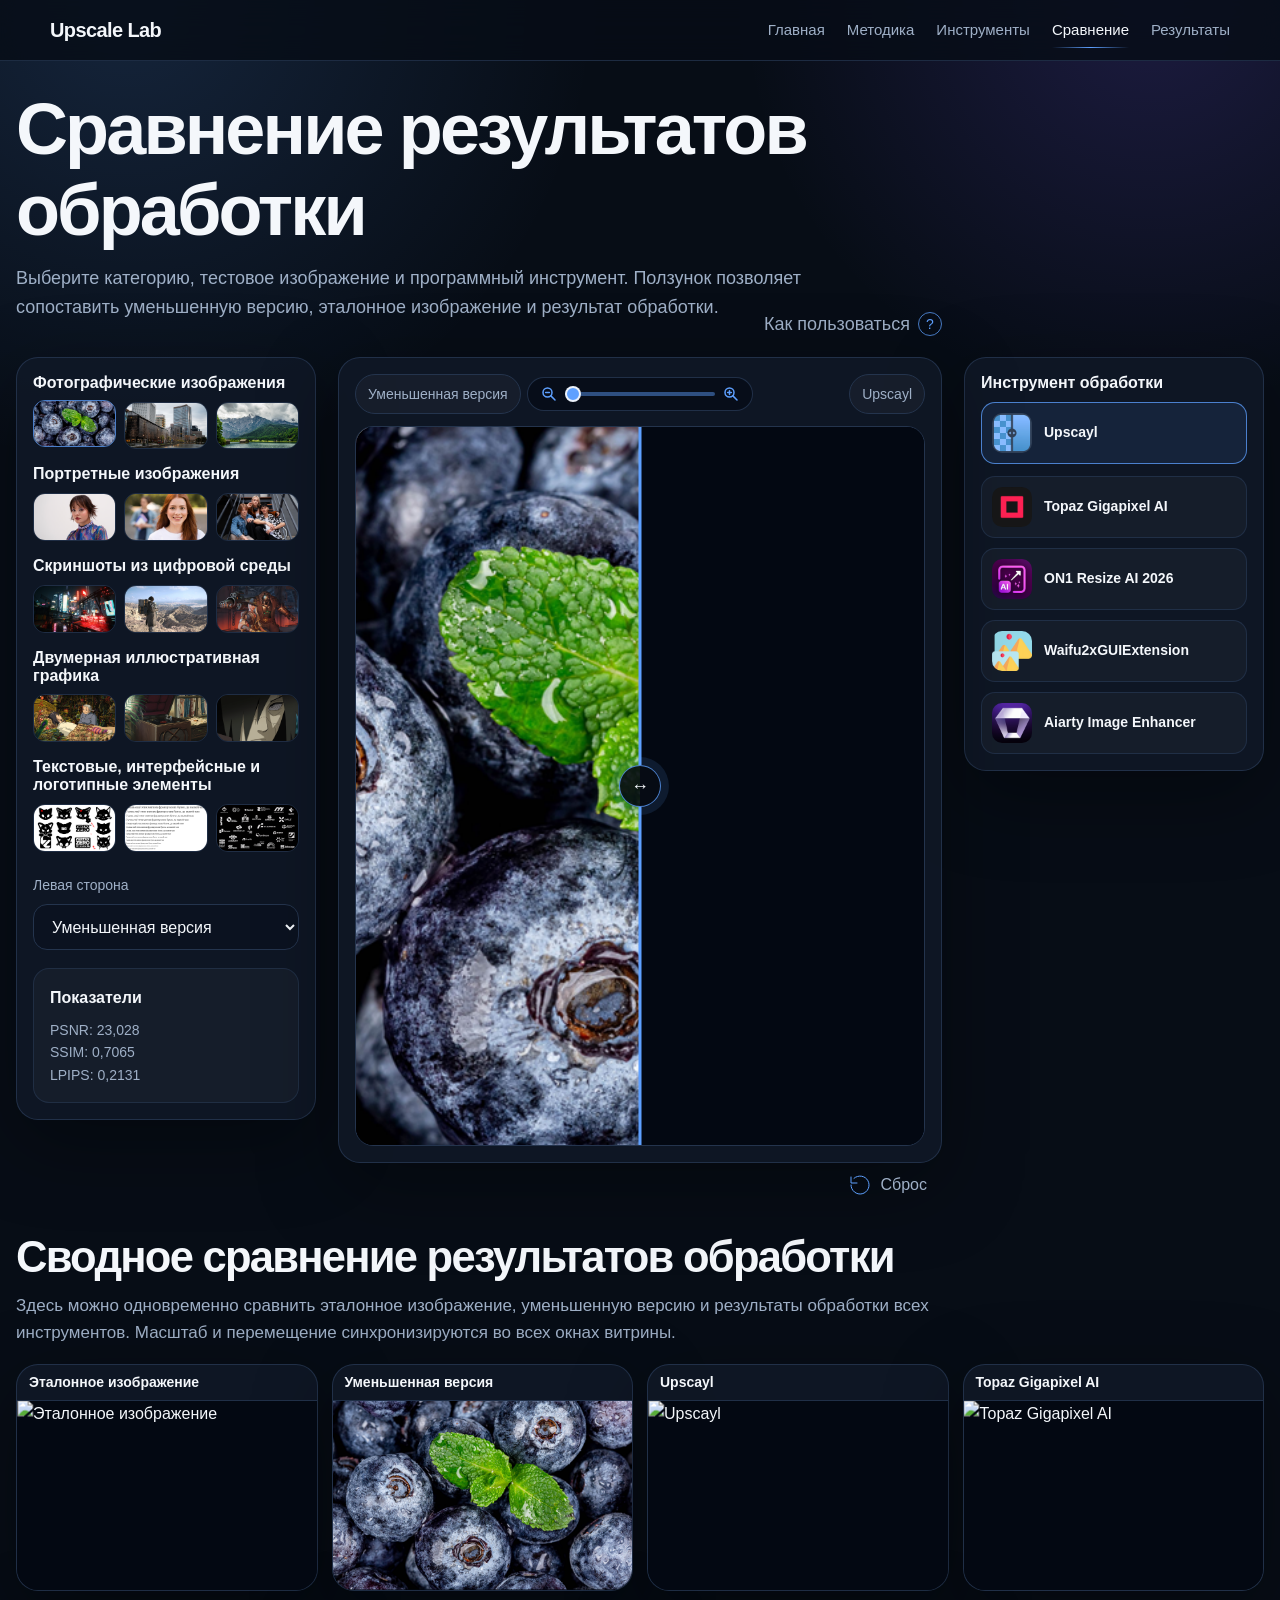
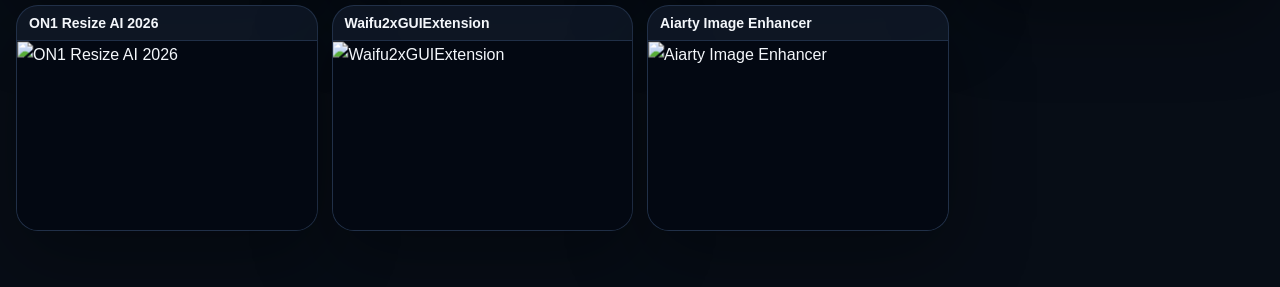
==== compare.html @ bac107ca "Initial site version" ====
<!DOCTYPE html>
<html lang="ru">
<head>
  <meta charset="UTF-8">
  <meta name="viewport" content="width=device-width, initial-scale=1.0">
  <title>Upscale Lab - Сравнение</title>
  <link rel="stylesheet" href="css/style.css">
</head>
<body>
<header class="site-header">
  <div class="container header-inner">
    <a href="index.html" class="logo">Upscale Lab</a>
    <nav class="nav">
      <a href="index.html">Главная</a>
      <a href="methodology.html">Методика</a>
      <a href="tools.html">Инструменты</a>
      <a href="compare.html" class="active">Сравнение</a>
      <a href="results.html">Результаты</a>
    </nav>
  </div>
</header>

<main class="page">
  <section class="container compare-container">
    <div class="page-title">
      <h1>Сравнение результатов обработки</h1>
      <p>
        Выберите категорию, тестовое изображение и программный инструмент. Ползунок позволяет
        сопоставить уменьшенную версию, эталонное изображение и результат обработки.
      </p>
    </div>

    <div class="compare-topbar">
      <div class="help-tooltip" tabindex="0">
        <span>Как пользоваться</span>
        <span class="help-icon">?</span>
        <div class="help-bubble">
          Перемещайте вертикальный ползунок внутри изображения. Левая часть показывает выбранный
          исходный вариант или инструмент, правая - результат обработки выбранным инструментом.
          Слайдер над изображением изменяет масштаб для детального сравнения.
        </div>
      </div>
    </div>

    <div class="compare-layout">
      <aside class="compare-panel">
        <div class="image-browser" id="imageBrowser"></div>

        <label for="leftSelect">Левая сторона</label>
        <select id="leftSelect">
          <option value="low">Уменьшенная версия</option>
          <option value="original">Эталонное изображение</option>
          <option value="tool">Инструмент</option>
        </select>

        <div class="left-tool-picker" id="leftToolPicker" hidden>
          <div class="tool-browser" id="leftToolBrowser"></div>
        </div>

        <div class="info-box small">
          <span>Показатели</span>
          <p id="metricsText">Выберите изображение и инструмент.</p>
        </div>
      </aside>

      <section class="compare-stage">
        <div class="compare-header">
          <span id="leftLabel">Уменьшенная версия</span>
          <label class="zoom-control" aria-label="Масштаб изображения">
            <svg class="zoom-icon" viewBox="0 0 24 24" aria-hidden="true">
              <circle cx="10" cy="10" r="6"></circle>
              <path d="M14.5 14.5 20 20"></path>
              <path d="M7.5 10h5"></path>
            </svg>
            <input id="zoomRange" type="range" min="1" max="10" step="0.1" value="1">
            <svg class="zoom-icon" viewBox="0 0 24 24" aria-hidden="true">
              <circle cx="10" cy="10" r="6"></circle>
              <path d="M14.5 14.5 20 20"></path>
              <path d="M10 7.5v5"></path>
              <path d="M7.5 10h5"></path>
            </svg>
          </label>
          <span id="rightLabel">Результат обработки</span>
        </div>

        <div class="image-compare" id="imageCompare">
          <img id="rightImage" class="compare-img" src="" alt="Результат обработки">
          <div class="compare-left" id="compareLeft">
            <img id="leftImage" class="compare-img" src="" alt="Исходный вариант">
          </div>
          <div class="compare-handle" id="compareHandle">
            <span></span>
          </div>
        </div>

        <div class="compare-actions">
          <button class="reset-button" id="resetCompare" type="button">
            <svg viewBox="0 0 24 24" aria-hidden="true">
              <path d="M3 12a9 9 0 1 0 3-6.7"></path>
              <path d="M3 4v6h6"></path>
            </svg>
            <span>Сброс</span>
          </button>
        </div>

      </section>

      <aside class="compare-panel tool-panel">
        <div class="tool-browser" id="toolBrowser"></div>
      </aside>
    </div>

    <section class="overview-section" aria-labelledby="overviewTitle">
      <div class="overview-heading">
        <h2 id="overviewTitle">Сводное сравнение результатов обработки</h2>
        <p>
          Здесь можно одновременно сравнить эталонное изображение, уменьшенную версию и результаты
          обработки всех инструментов. Масштаб и перемещение синхронизируются во всех окнах витрины.
        </p>
      </div>

      <div class="overview-grid" id="overviewGrid"></div>
    </section>
  </section>
</main>

<script src="js/data.js"></script>
<script src="js/metrics.js"></script>
<script src="js/compare.js"></script>
</body>
</html>
---- css/style.css ----
﻿:root {
  --bg: #070d16;
  --bg-2: #0c1422;
  --panel: #101928;
  --panel-2: #131f31;
  --border: #24344d;
  --text: #f4f7fb;
  --muted: #9fb0c7;
  --muted-2: #6f819b;
  --accent: #5ea0ff;
  --accent-2: #7c5cff;
  --danger: #ff6b6b;
  --radius: 22px;
  --shadow: 0 24px 80px rgba(0, 0, 0, 0.35);
}

* {
  box-sizing: border-box;
}

html {
  scroll-behavior: smooth;
  min-height: 100%;
  background: var(--bg);
  overflow-y: scroll;
}

body {
  margin: 0;
  min-height: 100vh;
  font-family: Inter, Arial, sans-serif;
  background:
    radial-gradient(circle at 10% 0%, rgba(94, 160, 255, 0.16), transparent 32%) no-repeat,
    radial-gradient(circle at 90% 0%, rgba(124, 92, 255, 0.18), transparent 28%) no-repeat,
    var(--bg);
  background-attachment: fixed;
  color: var(--text);
  line-height: 1.6;
}

a {
  color: inherit;
  text-decoration: none;
}

button,
select,
input {
  font: inherit;
}

button:focus-visible,
select:focus-visible,
input:focus-visible,
a:focus-visible {
  outline: 2px solid rgba(94, 160, 255, 0.75);
  outline-offset: 3px;
}

p {
  margin: 0;
  color: var(--muted);
}

.container {
  width: min(1180px, calc(100% - 40px));
  margin: 0 auto;
}

.narrow {
  width: min(880px, calc(100% - 40px));
}

.site-header {
  position: sticky;
  top: 0;
  z-index: 50;
  background: rgba(7, 13, 22, 0.82);
  backdrop-filter: blur(18px);
  border-bottom: 1px solid rgba(36, 52, 77, 0.8);
}

.header-inner {
  height: 60px;
  display: flex;
  align-items: center;
  justify-content: space-between;
}

.logo {
  font-weight: 800;
  letter-spacing: -0.03em;
  font-size: 20px;
}

.nav {
  display: flex;
  gap: 22px;
  align-items: center;
  color: var(--muted);
  font-size: 15px;
}

.nav a {
  position: relative;
  padding: 8px 0;
  transition: color 0.2s ease;
}

.nav a:hover,
.nav a.active {
  color: var(--text);
}

.nav a::after {
  content: "";
  position: absolute;
  left: 0;
  right: 0;
  bottom: 2px;
  height: 1px;
  background: linear-gradient(90deg, transparent, var(--accent), transparent);
  opacity: 0;
  transform: scaleX(0.45);
  transition: opacity 0.2s ease, transform 0.2s ease;
}

.nav a:hover::after,
.nav a.active::after {
  opacity: 1;
  transform: scaleX(1);
}

.hero {
  padding: 42px 0 40px;
}

.hero-grid {
  display: grid;
  grid-template-columns: 1.1fr 0.9fr;
  gap: 34px;
  align-items: center;
}

.eyebrow {
  display: inline-block;
  margin-bottom: 14px;
  color: var(--accent);
  font-size: 14px;
  font-weight: 700;
  letter-spacing: 0.04em;
}

h1,
h2,
h3 {
  margin: 0;
  line-height: 1.12;
  letter-spacing: -0.04em;
}

h1 {
  font-size: clamp(40px, 6vw, 72px);
  max-width: 880px;
}

h2 {
  font-size: clamp(26px, 3vw, 38px);
}

h3 {
  font-size: 21px;
}

.hero-content p {
  margin-top: 22px;
  max-width: 760px;
  font-size: 18px;
}

.hero-actions {
  display: flex;
  gap: 14px;
  margin-top: 34px;
}

.btn {
  display: inline-flex;
  align-items: center;
  justify-content: center;
  min-height: 48px;
  padding: 0 22px;
  border-radius: 14px;
  border: 1px solid var(--border);
  font-weight: 700;
  transition: transform 0.2s ease, border-color 0.2s ease, background 0.2s ease;
}

.btn:hover {
  transform: translateY(-2px);
  border-color: var(--accent);
}

.btn.primary {
  background: linear-gradient(135deg, rgba(94, 160, 255, 0.34), rgba(124, 92, 255, 0.24));
  border-color: rgba(94, 160, 255, 0.55);
}

.btn.secondary {
  background: rgba(16, 25, 40, 0.8);
}

.hero-card,
.card,
.content-card,
.compare-panel,
.compare-stage,
.tool-card {
  background: rgba(16, 25, 40, 0.82);
  border: 1px solid rgba(36, 52, 77, 0.9);
  border-radius: var(--radius);
  box-shadow: var(--shadow);
}

.hero-card {
  padding: 26px;
}

.pipeline {
  display: grid;
  gap: 14px;
  margin-top: 22px;
}

.pipeline-item {
  display: flex;
  align-items: center;
  gap: 14px;
  padding: 16px;
  background: rgba(255, 255, 255, 0.03);
  border: 1px solid rgba(36, 52, 77, 0.7);
  border-radius: 18px;
}

.pipeline-item span {
  width: 34px;
  height: 34px;
  display: grid;
  place-items: center;
  border-radius: 50%;
  background: rgba(94, 160, 255, 0.16);
  color: var(--accent);
  font-weight: 800;
}

.pipeline-arrow {
  color: var(--muted-2);
  padding-left: 24px;
  line-height: 1;
}

.section {
  padding: 46px 0;
}

.section.compact {
  padding: 30px 0;
}

.section-heading {
  margin-bottom: 22px;
}

.section-heading h2 {
  margin-top: 0;
}

.metric-note {
  max-width: 980px;
  margin-top: 10px;
  color: var(--muted);
  font-size: 15px;
  line-height: 1.55;
}

.cards {
  display: grid;
  gap: 18px;
}

.cards.three {
  grid-template-columns: repeat(3, 1fr);
}

.card {
  display: block;
  padding: 24px;
  transition: transform 0.2s ease, border-color 0.2s ease, background 0.2s ease;
}

a.card:hover,
a.card:focus-visible {
  transform: translateY(-3px);
  border-color: rgba(94, 160, 255, 0.55);
  background: rgba(19, 31, 49, 0.9);
}

.card h3 {
  margin-bottom: 12px;
}

.card.highlight {
  border-color: rgba(94, 160, 255, 0.35);
}

.page {
  padding: 28px 0 56px;
}

.page-title {
  margin-bottom: 5px;
}

.page-title p {
  margin-top: 18px;
  max-width: 860px;
  font-size: 18px;
}

.help-tooltip {
  position: relative;
  display: inline-flex;
  align-items: center;
  gap: 8px;
  color: var(--muted);
  font-size: 18px;
  font-weight: 500;
}

.help-icon {
  width: 24px;
  height: 24px;
  display: inline-grid;
  place-items: center;
  border: 1px solid rgba(94, 160, 255, 0.75);
  border-radius: 50%;
  color: var(--accent);
  font-size: 14px;
  line-height: 1;
}

.help-bubble {
  position: absolute;
  left: 50%;
  bottom: calc(100% + 12px);
  z-index: 20;
  width: min(420px, calc(100vw - 48px));
  padding: 14px 16px;
  color: var(--muted);
  background: rgba(16, 25, 40, 0.96);
  border: 1px solid rgba(36, 52, 77, 0.9);
  border-radius: 16px;
  box-shadow: var(--shadow);
  font-weight: 500;
  line-height: 1.55;
  opacity: 0;
  pointer-events: none;
  transform: translate(-50%, 8px);
  transition: opacity 0.2s ease, transform 0.2s ease;
}

.help-bubble::after {
  content: "";
  position: absolute;
  left: 50%;
  top: 100%;
  width: 12px;
  height: 12px;
  background: rgba(16, 25, 40, 0.96);
  border-right: 1px solid rgba(36, 52, 77, 0.9);
  border-bottom: 1px solid rgba(36, 52, 77, 0.9);
  transform: translate(-50%, -6px) rotate(45deg);
}

.help-tooltip:hover .help-bubble,
.help-tooltip:focus-within .help-bubble {
  opacity: 1;
  transform: translate(-50%, 0);
}

.method-grid {
  display: grid;
  grid-template-columns: repeat(2, 1fr);
  gap: 18px;
  margin-top: 18px;
}

.category-list {
  display: grid;
  gap: 14px;
}

.category-item {
  padding: 20px 22px;
  background: rgba(16, 25, 40, 0.78);
  border: 1px solid var(--border);
  border-radius: 18px;
}

.category-item h3 {
  margin-bottom: 8px;
}

.tools-container {
  width: min(1440px, calc(100% - 40px));
}

.tool-list {
  display: grid;
  gap: 22px;
}

.tool-entry {
  display: grid;
  grid-template-columns: 160px minmax(0, 1fr);
  gap: 24px;
  align-items: center;
}

.tool-logo {
  display: grid;
  place-items: center;
  width: 136px;
  height: 136px;
  justify-self: center;
  border: 1px solid rgba(36, 52, 77, 0.9);
  border-radius: 30px;
  background: rgba(16, 25, 40, 0.6);
  box-shadow: var(--shadow);
  transition: transform 0.2s ease, border-color 0.2s ease, background 0.2s ease;
}

.tool-logo:hover,
.tool-logo:focus-visible {
  transform: translateY(-3px);
  border-color: rgba(94, 160, 255, 0.65);
  background: rgba(19, 31, 49, 0.9);
}

.tool-logo img {
  width: 120px;
  height: 120px;
  display: block;
}

.tool-card {
  display: grid;
  grid-template-columns: minmax(0, 1fr) minmax(360px, 0.9fr);
  gap: 32px;
  padding: 30px;
}

.tool-card p {
  margin-top: 12px;
}

.tool-link {
  display: inline-flex;
  align-items: center;
  margin-top: 16px;
  color: var(--accent);
  font-weight: 700;
  border-bottom: 1px solid rgba(94, 160, 255, 0.45);
  transition: color 0.2s ease, border-color 0.2s ease;
}

.tool-link:hover,
.tool-link:focus-visible {
  color: var(--text);
  border-color: var(--text);
}

.tool-card ul {
  margin: 0;
  padding-left: 20px;
  color: var(--muted);
}

.tool-card li + li {
  margin-top: 8px;
}

.tool-label {
  display: inline-flex;
  margin-bottom: 12px;
  color: var(--accent);
  font-size: 14px;
  font-weight: 700;
}

.compare-container {
  width: min(1920px, calc(100% - 32px));
}

.compare-container .page-title {
  margin-bottom: -5px;
}

.compare-container .page-title h1 {
  max-width: 880px;
}

.compare-container .page-title p {
  margin-top: 14px;
}

.compare-topbar {
  display: grid;
  grid-template-columns: 300px minmax(0, 1fr) 300px;
  gap: 22px;
  align-items: center;
  margin: -12px 0 18px;
}

.compare-topbar .help-tooltip {
  grid-column: 2;
  justify-self: end;
}

.compare-layout {
  display: grid;
  grid-template-columns: 300px minmax(0, 1fr) 300px;
  gap: 22px;
  align-items: start;
}

.compare-panel {
  padding: 16px;
}

.image-browser {
  display: grid;
  gap: 16px;
  margin-bottom: 22px;
}

.image-group h3 {
  margin: 0 0 10px;
  color: var(--text);
  font-size: 16px;
  letter-spacing: 0;
}

.image-thumb-grid {
  display: grid;
  grid-template-columns: repeat(3, minmax(0, 1fr));
  gap: 8px;
}

.image-thumb {
  display: block;
  padding: 0;
  color: var(--muted);
  background: transparent;
  border: 1px solid rgba(36, 52, 77, 0.8);
  border-radius: 12px;
  cursor: pointer;
  text-align: left;
  transition: transform 0.2s ease, border-color 0.2s ease, background 0.2s ease;
}

.image-thumb:hover,
.image-thumb:focus-visible,
.image-thumb.active {
  transform: translateY(-2px);
  border-color: rgba(94, 160, 255, 0.75);
  background: transparent;
}

.image-thumb img {
  width: 100%;
  aspect-ratio: 16 / 9;
  object-fit: cover;
  border-radius: 11px;
  background: #030812;
  display: block;
}

.compare-panel label {
  display: block;
  margin: 16px 0 8px;
  color: var(--muted);
  font-size: 14px;
}

.compare-panel label:first-child {
  margin-top: 0;
}

select {
  width: 100%;
  min-height: 46px;
  padding: 0 14px;
  color: var(--text);
  background: #0b1220;
  border: 1px solid var(--border);
  border-radius: 14px;
  outline: none;
}

select:focus {
  border-color: var(--accent);
}

.info-box {
  margin-top: 18px;
  padding: 16px;
  background: rgba(255, 255, 255, 0.03);
  border: 1px solid rgba(36, 52, 77, 0.75);
  border-radius: 16px;
}

.info-box span {
  display: block;
  margin-bottom: 8px;
  color: var(--text);
  font-weight: 700;
}

.info-box.small p {
  font-size: 14px;
  white-space: pre-line;
}

.left-tool-picker {
  margin-top: 18px;
}

[hidden] {
  display: none !important;
}

.tool-panel {
  grid-column: 3;
  grid-row: 1;
  display: grid;
  gap: 14px;
}

.tool-browser h3 {
  margin: 0 0 12px;
  color: var(--text);
  font-size: 16px;
  letter-spacing: 0;
}

.tool-choice-list {
  display: grid;
  gap: 10px;
}

.tool-choice {
  display: grid;
  grid-template-columns: 40px minmax(0, 1fr);
  gap: 12px;
  align-items: center;
  width: 100%;
  min-height: 62px;
  padding: 10px;
  color: var(--text);
  text-align: left;
  background: rgba(255, 255, 255, 0.03);
  border: 1px solid rgba(36, 52, 77, 0.8);
  border-radius: 14px;
  cursor: pointer;
  transition: transform 0.2s ease, border-color 0.2s ease, background 0.2s ease;
}

.tool-choice:hover,
.tool-choice:focus-visible,
.tool-choice.active {
  transform: translateY(-2px);
  border-color: rgba(94, 160, 255, 0.75);
  background: rgba(94, 160, 255, 0.1);
}

.tool-choice img {
  width: 40px;
  height: 40px;
  object-fit: contain;
  border-radius: 10px;
}

.tool-choice span {
  font: inherit;
  font-size: 14px;
  font-weight: 600;
  line-height: 1.25;
  overflow-wrap: anywhere;
}

.compare-stage {
  grid-column: 2;
  position: relative;
  padding: 16px;
}

.compare-header {
  position: relative;
  display: flex;
  align-items: center;
  justify-content: space-between;
  gap: 12px;
  margin-bottom: 12px;
  color: var(--muted);
  font-size: 14px;
}

.compare-header span {
  width: fit-content;
  padding: 8px 12px;
  border: 1px solid var(--border);
  border-radius: 999px;
  background: rgba(255, 255, 255, 0.03);
  overflow-wrap: anywhere;
}

.compare-header span:last-child {
  justify-self: end;
}

.zoom-control {
  position: absolute;
  left: 50%;
  display: grid;
  grid-template-columns: 18px minmax(0, 1fr) 18px;
  align-items: center;
  column-gap: 7px;
  width: 226px;
  height: 34px;
  padding: 0 12px;
  border: 1px solid rgba(36, 52, 77, 0.9);
  border-radius: 999px;
  background: rgba(3, 8, 18, 0.55);
  transform: translateX(-50%);
}

.zoom-icon {
  width: 18px;
  height: 18px;
  fill: none;
  stroke: var(--accent);
  stroke-width: 2;
  stroke-linecap: round;
  stroke-linejoin: round;
}

.zoom-control input {
  width: 100%;
  height: 16px;
  margin-left: 0px;
  margin-right: 0;
  appearance: none;
  background: transparent;
  cursor: pointer;
}

.zoom-control input::-webkit-slider-runnable-track {
  height: 4px;
  border-radius: 999px;
  background: rgba(94, 160, 255, 0.45);
}

.zoom-control input::-webkit-slider-thumb {
  width: 16px;
  height: 16px;
  margin-top: -6px;
  appearance: none;
  border: 2px solid rgba(244, 247, 251, 0.95);
  border-radius: 50%;
  background: var(--accent);
}

.zoom-control input::-moz-range-track {
  height: 4px;
  border-radius: 999px;
  background: rgba(94, 160, 255, 0.45);
}

.zoom-control input::-moz-range-thumb {
  width: 14px;
  height: 14px;
  border: 2px solid rgba(244, 247, 251, 0.95);
  border-radius: 50%;
  background: var(--accent);
}

.compare-actions {
  position: absolute;
  right: 14px;
  bottom: -36px;
  z-index: 3;
  display: flex;
  justify-content: flex-end;
  margin: 0;
  padding: 0;
}

.reset-button {
  display: inline-flex;
  align-items: center;
  gap: 8px;
  padding: 0;
  border: 0;
  background: transparent;
  color: var(--muted);
  font: inherit;
  font-size: 16px;
  font-weight: 500;
  cursor: pointer;
  transition: color 0.2s ease;
}

.reset-button:hover,
.reset-button:focus-visible {
  color: var(--text);
}

.reset-button svg {
  width: 24px;
  height: 24px;
  fill: none;
  stroke: var(--accent);
  stroke-width: 1;
  stroke-linecap: round;
  stroke-linejoin: round;
}

.image-compare {
  --slider-position: 50%;
  --compare-zoom: 1;
  --pan-x: 0px;
  --pan-y: 0px;
  position: relative;
  overflow: hidden;
  width: 100%;
  aspect-ratio: 16 / 9;
  min-height: 720px;
  border-radius: 18px;
  background: #030812;
  border: 1px solid var(--border);
  user-select: none;
  touch-action: none;
  cursor: grab;
}

.image-compare.is-sliding {
  cursor: ew-resize;
}

.image-compare.is-panning {
  cursor: grabbing;
}

.compare-img {
  position: absolute;
  top: 50%;
  left: 50%;
  width: calc(100% * var(--compare-zoom));
  height: calc(100% * var(--compare-zoom));
  object-fit: cover;
  background: #030812;
  pointer-events: none;
  transform: translate(calc(-50% + var(--pan-x)), calc(-50% + var(--pan-y)));
}

.overview-section {
  margin-top: 70px;
}

.overview-heading {
  max-width: 920px;
  margin-bottom: 18px;
}

.overview-heading h2 {
  font-size: clamp(30px, 3.4vw, 46px);
}

.overview-heading p {
  margin-top: 10px;
  font-size: 17px;
}

.overview-grid {
  --compare-zoom: 1;
  --pan-x: 0px;
  --pan-y: 0px;
  display: grid;
  grid-template-columns: repeat(4, minmax(0, 1fr));
  gap: 14px;
}

.overview-card {
  overflow: hidden;
  background: rgba(16, 25, 40, 0.82);
  border: 1px solid rgba(36, 52, 77, 0.9);
  border-radius: var(--radius);
  box-shadow: var(--shadow);
}

.overview-card h3 {
  padding: 10px 12px 9px;
  color: var(--text);
  font-size: 14px;
  letter-spacing: 0;
}

.overview-image {
  position: relative;
  overflow: hidden;
  width: 100%;
  aspect-ratio: 16 / 9;
  min-height: 190px;
  background: #030812;
  border-top: 1px solid rgba(36, 52, 77, 0.9);
  cursor: grab;
  user-select: none;
  touch-action: none;
}

.overview-image.is-panning {
  cursor: grabbing;
}

.overview-image img {
  position: absolute;
  top: 50%;
  left: 50%;
  width: calc(100% * var(--compare-zoom));
  height: calc(100% * var(--compare-zoom));
  object-fit: cover;
  pointer-events: none;
  transform: translate(calc(-50% + var(--pan-x)), calc(-50% + var(--pan-y)));
}

.compare-left {
  position: absolute;
  inset: 0;
  width: 100%;
  overflow: hidden;
  clip-path: inset(0 calc(100% - var(--slider-position)) 0 0);
}

.compare-handle {
  --handle-size: 42px;
  --handle-gap: 0px;
  position: absolute;
  top: 0;
  bottom: 0;
  left: var(--slider-position);
  width: 0;
  pointer-events: none;
}

.compare-handle::before {
  content: "";
  position: absolute;
  top: 0;
  bottom: 0;
  left: 50%;
  width: 3px;
  background:
    linear-gradient(
      to bottom,
      var(--accent) 0,
      var(--accent) calc(50% - (var(--handle-size) / 2) - var(--handle-gap)),
      transparent calc(50% - (var(--handle-size) / 2) - var(--handle-gap)),
      transparent calc(50% + (var(--handle-size) / 2) + var(--handle-gap)),
      var(--accent) calc(50% + (var(--handle-size) / 2) + var(--handle-gap)),
      var(--accent) 100%
    );
  transform: translateX(-50%);
}

.compare-handle span {
  position: absolute;
  top: 50%;
  left: 50%;
  width: var(--handle-size);
  height: var(--handle-size);
  border-radius: 50%;
  background: rgba(7, 13, 22, 0.9);
  border: 1px solid rgba(94, 160, 255, 0.8);
  box-shadow: 0 0 0 8px rgba(94, 160, 255, 0.12);
  transform: translate(-50%, -50%);
}

.compare-handle span::before {
  content: "↔";
  display: grid;
  place-items: center;
  width: 100%;
  height: 100%;
  color: var(--text);
  font-size: 18px;
}

.table-wrap {
  overflow-x: auto;
  border: 1px solid var(--border);
  border-radius: 18px;
  background: rgba(16, 25, 40, 0.76);
}

table {
  width: 100%;
  border-collapse: collapse;
  min-width: 760px;
}

th,
td {
  padding: 15px 16px;
  border-bottom: 1px solid rgba(36, 52, 77, 0.8);
  text-align: left;
}

td:not(:first-child),
th:not(:first-child) {
  text-align: center;
}

th {
  color: var(--text);
  background: rgba(255, 255, 255, 0.04);
  font-size: 14px;
}

tbody tr:hover {
  background: rgba(94, 160, 255, 0.06);
}

td {
  color: var(--muted);
}

.total-row td {
  color: var(--text);
  font-weight: 800;
}

.content-card {
  padding: 30px;
}

.content-card h2 {
  margin-top: 26px;
  margin-bottom: 12px;
  font-size: 28px;
}

.content-card h2:first-child {
  margin-top: 0;
}

@media (max-width: 980px) {
  .hero-grid,
  .compare-layout,
  .tool-entry,
  .tool-card,
  .method-grid,
  .cards.three {
    grid-template-columns: 1fr;
  }

  .tool-logo {
    justify-self: start;
  }

  .overview-grid {
    grid-template-columns: repeat(2, minmax(0, 1fr));
  }

  .overview-image {
    min-height: 210px;
  }

  .compare-stage,
  .compare-actions,
  .tool-panel {
    grid-column: auto;
    grid-row: auto;
  }

  .header-inner {
    height: auto;
    padding: 10px 0;
    align-items: flex-start;
    gap: 16px;
    flex-direction: column;
  }

  .nav {
    flex-wrap: wrap;
    gap: 12px 18px;
  }

  .image-compare {
    min-height: 420px;
  }
}

@media (max-width: 560px) {
  .container,
  .narrow {
    width: min(100% - 24px, 1180px);
  }

  .hero {
    padding-top: 28px;
  }

  .hero-actions {
    flex-direction: column;
  }

  h1 {
    font-size: 38px;
  }

  .compare-stage {
    padding: 12px;
  }

  .image-thumb-grid {
    grid-template-columns: repeat(2, minmax(0, 1fr));
  }

  .tool-entry {
    gap: 14px;
  }

  .tool-logo {
    width: 112px;
    height: 112px;
  }

  .tool-logo img {
    width: 86px;
    height: 86px;
  }

  .tool-card {
    padding: 22px;
  }

  .compare-header {
    flex-direction: column;
  }

  .image-compare {
    min-height: 280px;
    border-radius: 14px;
  }

  .overview-section {
    margin-top: 48px;
  }

  .overview-heading h2 {
    font-size: 32px;
  }

  .overview-image {
    min-height: 180px;
  }
}
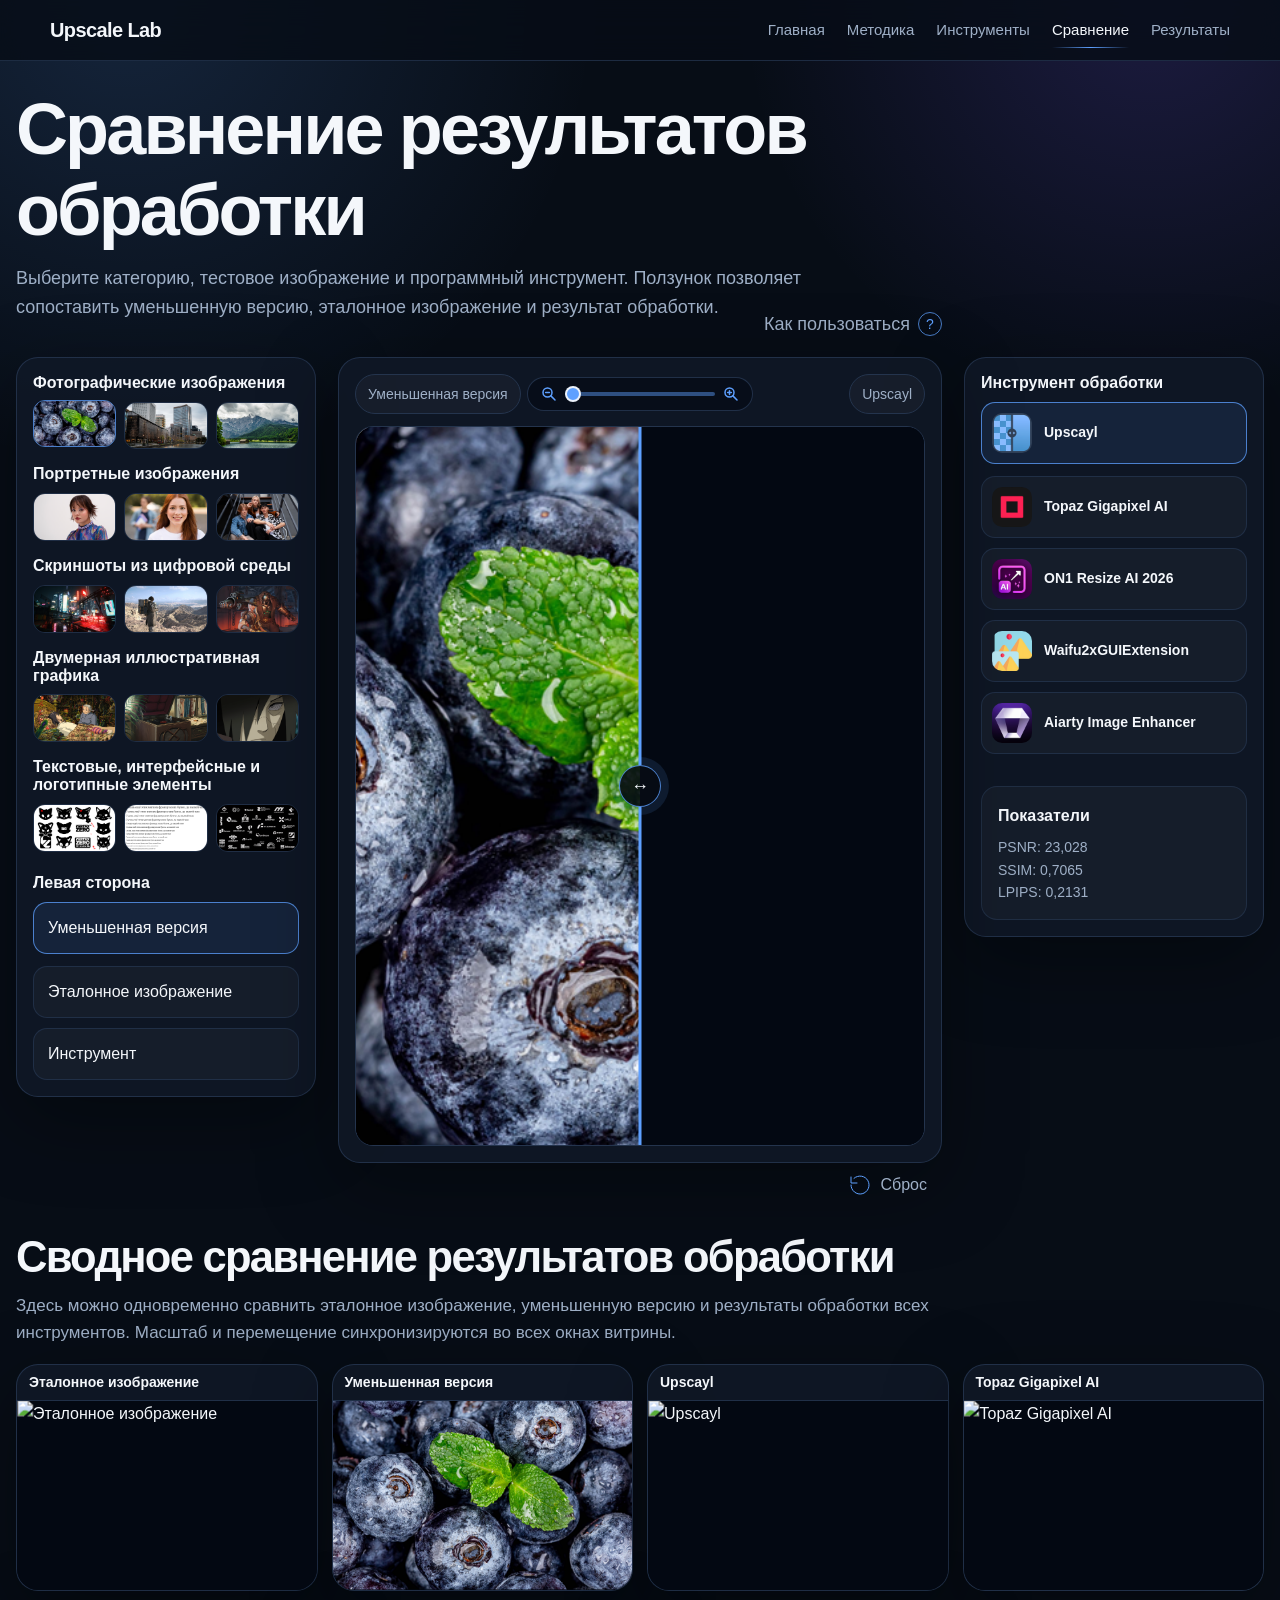
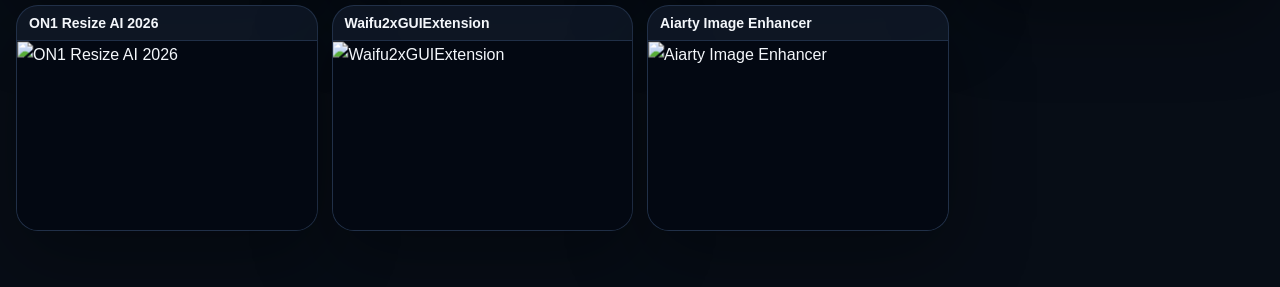
==== commit 0eb07ec9: "Update" ====
--- a/compare.html
+++ b/compare.html
@@ -46,20 +46,17 @@
       <aside class="compare-panel">
         <div class="image-browser" id="imageBrowser"></div>
 
-        <label for="leftSelect">Левая сторона</label>
-        <select id="leftSelect">
-          <option value="low">Уменьшенная версия</option>
-          <option value="original">Эталонное изображение</option>
-          <option value="tool">Инструмент</option>
-        </select>
+        <div class="left-side-picker" id="leftSidePicker">
+          <h3>Левая сторона</h3>
+          <div class="left-choice-list">
+            <button class="left-choice active" type="button" data-left-type="low">Уменьшенная версия</button>
+            <button class="left-choice" type="button" data-left-type="original">Эталонное изображение</button>
+            <button class="left-choice" type="button" data-left-type="tool">Инструмент</button>
+          </div>
+        </div>
 
         <div class="left-tool-picker" id="leftToolPicker" hidden>
           <div class="tool-browser" id="leftToolBrowser"></div>
-        </div>
-
-        <div class="info-box small">
-          <span>Показатели</span>
-          <p id="metricsText">Выберите изображение и инструмент.</p>
         </div>
       </aside>
 
@@ -107,6 +104,10 @@
 
       <aside class="compare-panel tool-panel">
         <div class="tool-browser" id="toolBrowser"></div>
+        <div class="info-box small">
+          <span>Показатели</span>
+          <p id="metricsText">Выберите изображение и инструмент.</p>
+        </div>
       </aside>
     </div>
 
--- a/css/style.css
+++ b/css/style.css
@@ -632,6 +632,43 @@
   white-space: pre-line;
 }
 
+.left-side-picker {
+  margin-top: 18px;
+}
+
+.left-side-picker h3 {
+  margin: 0 0 12px;
+  color: var(--text);
+  font-size: 16px;
+  letter-spacing: 0;
+}
+
+.left-choice-list {
+  display: grid;
+  gap: 10px;
+}
+
+.left-choice {
+  width: 100%;
+  min-height: 52px;
+  padding: 10px 14px;
+  color: var(--text);
+  text-align: left;
+  background: rgba(255, 255, 255, 0.03);
+  border: 1px solid rgba(36, 52, 77, 0.8);
+  border-radius: 14px;
+  cursor: pointer;
+  transition: transform 0.2s ease, border-color 0.2s ease, background 0.2s ease;
+}
+
+.left-choice:hover,
+.left-choice:focus-visible,
+.left-choice.active {
+  transform: translateY(-2px);
+  border-color: rgba(94, 160, 255, 0.75);
+  background: rgba(94, 160, 255, 0.1);
+}
+
 .left-tool-picker {
   margin-top: 18px;
 }
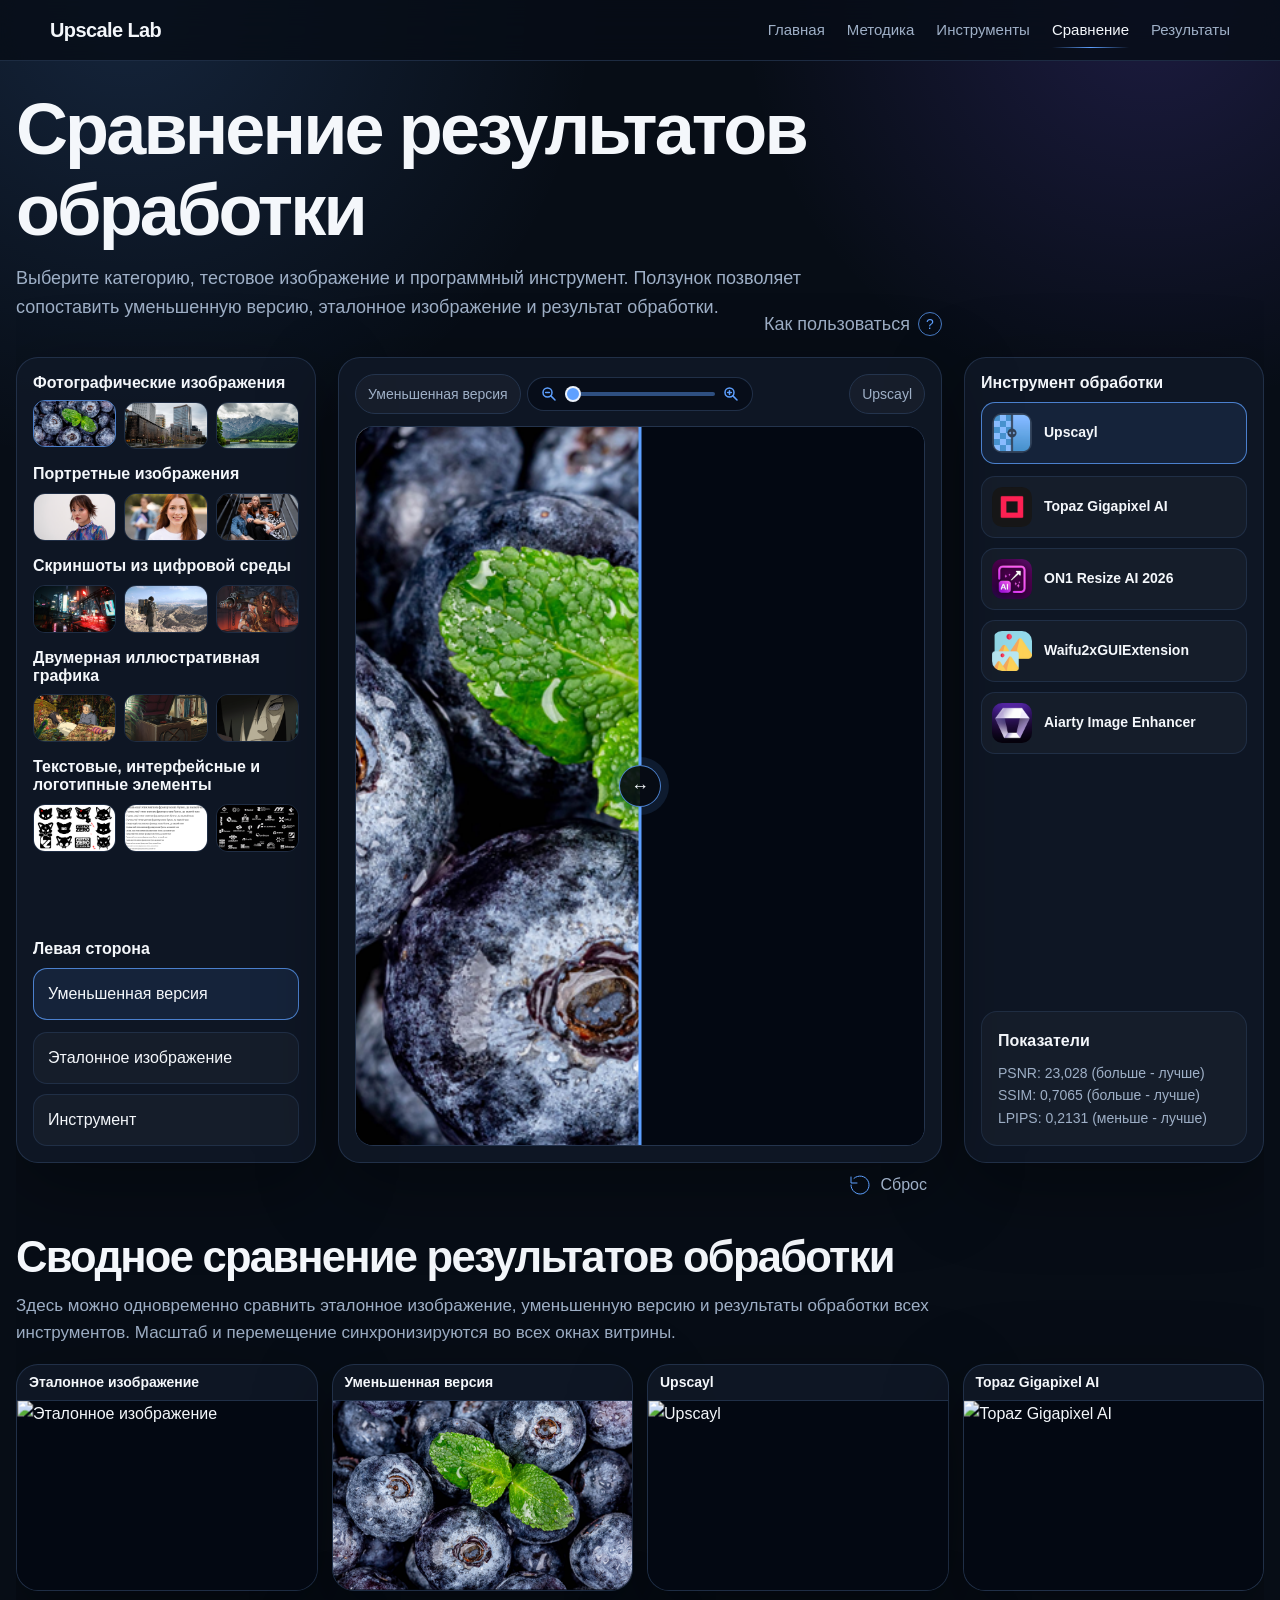
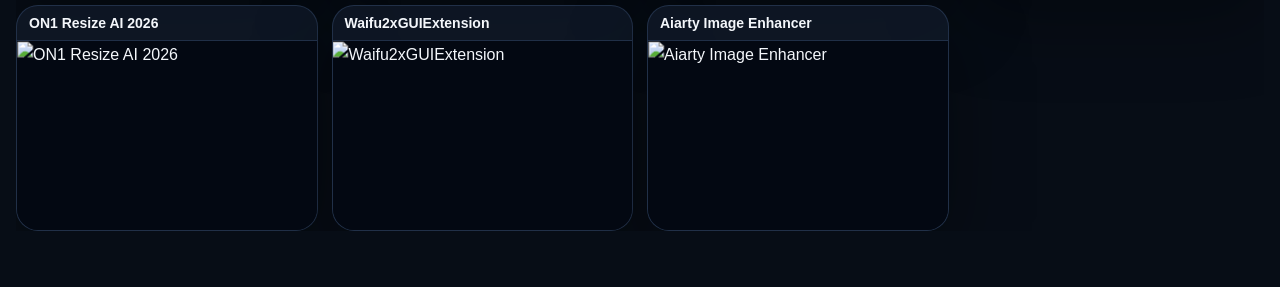
==== commit b09f00b8: "Update" ====
--- a/compare.html
+++ b/compare.html
@@ -37,7 +37,7 @@
         <div class="help-bubble">
           Перемещайте вертикальный ползунок внутри изображения. Левая часть показывает выбранный
           исходный вариант или инструмент, правая - результат обработки выбранным инструментом.
-          Слайдер над изображением изменяет масштаб для детального сравнения.
+          Слайдер над изображением изменяет масштаб для детального сравнения. Также изображение можно приближать и отдалять колесом мыши.
         </div>
       </div>
     </div>
--- a/css/style.css
+++ b/css/style.css
@@ -23,11 +23,14 @@
   min-height: 100%;
   background: var(--bg);
   overflow-y: scroll;
+  overflow-x: hidden;
 }
 
 body {
   margin: 0;
   min-height: 100vh;
+  max-width: 100%;
+  overflow-x: hidden;
   font-family: Inter, Arial, sans-serif;
   background:
     radial-gradient(circle at 10% 0%, rgba(94, 160, 255, 0.16), transparent 32%) no-repeat,
@@ -350,19 +353,21 @@
 }
 
 .help-bubble {
+  display: none;
   position: absolute;
   left: 50%;
   bottom: calc(100% + 12px);
   z-index: 20;
-  width: min(420px, calc(100vw - 48px));
-  padding: 14px 16px;
+  width: min(500px, calc(100vw - 48px));
+  padding: 12px 14px;
   color: var(--muted);
   background: rgba(16, 25, 40, 0.96);
   border: 1px solid rgba(36, 52, 77, 0.9);
   border-radius: 16px;
   box-shadow: var(--shadow);
+  font-size: 18px;
   font-weight: 500;
-  line-height: 1.55;
+  line-height: 1.42;
   opacity: 0;
   pointer-events: none;
   transform: translate(-50%, 8px);
@@ -384,6 +389,7 @@
 
 .help-tooltip:hover .help-bubble,
 .help-tooltip:focus-within .help-bubble {
+  display: block;
   opacity: 1;
   transform: translate(-50%, 0);
 }
@@ -500,6 +506,8 @@
 
 .compare-container {
   width: min(1920px, calc(100% - 32px));
+  max-width: 100%;
+  overflow-x: hidden;
 }
 
 .compare-container .page-title {
@@ -520,6 +528,7 @@
   gap: 22px;
   align-items: center;
   margin: -12px 0 18px;
+  max-width: 100%;
 }
 
 .compare-topbar .help-tooltip {
@@ -531,11 +540,14 @@
   display: grid;
   grid-template-columns: 300px minmax(0, 1fr) 300px;
   gap: 22px;
-  align-items: start;
+  align-items: stretch;
+  max-width: 100%;
 }
 
 .compare-panel {
   padding: 16px;
+  min-width: 0;
+  max-width: 100%;
 }
 
 .image-browser {
@@ -560,6 +572,8 @@
 .image-thumb {
   display: block;
   padding: 0;
+  min-width: 0;
+  max-width: 100%;
   color: var(--muted);
   background: transparent;
   border: 1px solid rgba(36, 52, 77, 0.8);
@@ -650,6 +664,7 @@
 
 .left-choice {
   width: 100%;
+  min-width: 0;
   min-height: 52px;
   padding: 10px 14px;
   color: var(--text);
@@ -702,6 +717,7 @@
   gap: 12px;
   align-items: center;
   width: 100%;
+  min-width: 0;
   min-height: 62px;
   padding: 10px;
   color: var(--text);
@@ -736,10 +752,32 @@
   overflow-wrap: anywhere;
 }
 
+@media (min-width: 981px) {
+  .compare-layout > .compare-panel:first-child {
+    display: flex;
+    flex-direction: column;
+  }
+
+  .compare-layout > .compare-panel:first-child .left-side-picker {
+    margin-top: auto;
+  }
+
+  .tool-panel {
+    display: flex;
+    flex-direction: column;
+  }
+
+  .tool-panel .info-box {
+    margin-top: auto;
+  }
+}
+
 .compare-stage {
   grid-column: 2;
   position: relative;
   padding: 16px;
+  min-width: 0;
+  max-width: 100%;
 }
 
 .compare-header {
@@ -939,7 +977,10 @@
 }
 
 .overview-card {
+  display: flex;
+  flex-direction: column;
   overflow: hidden;
+  min-width: 0;
   background: rgba(16, 25, 40, 0.82);
   border: 1px solid rgba(36, 52, 77, 0.9);
   border-radius: var(--radius);
@@ -955,6 +996,7 @@
 
 .overview-image {
   position: relative;
+  flex: 1;
   overflow: hidden;
   width: 100%;
   aspect-ratio: 16 / 9;
@@ -976,6 +1018,9 @@
   left: 50%;
   width: calc(100% * var(--compare-zoom));
   height: calc(100% * var(--compare-zoom));
+  min-width: 100%;
+  min-height: 100%;
+  display: block;
   object-fit: cover;
   pointer-events: none;
   transform: translate(calc(-50% + var(--pan-x)), calc(-50% + var(--pan-y)));
@@ -1103,6 +1148,7 @@
 
 @media (max-width: 980px) {
   .hero-grid,
+  .compare-topbar,
   .compare-layout,
   .tool-entry,
   .tool-card,
@@ -1123,6 +1169,23 @@
     min-height: 210px;
   }
 
+  .compare-topbar .help-tooltip {
+    grid-column: 1;
+    justify-self: end;
+  }
+
+  .compare-topbar .help-bubble {
+    right: 0;
+    left: auto;
+    width: min(380px, calc(100vw - 32px));
+    transform: translateY(8px);
+  }
+
+  .compare-topbar .help-tooltip:hover .help-bubble,
+  .compare-topbar .help-tooltip:focus-within .help-bubble {
+    transform: translateY(0);
+  }
+
   .compare-stage,
   .compare-actions,
   .tool-panel {
@@ -1154,6 +1217,57 @@
     width: min(100% - 24px, 1180px);
   }
 
+  .header-inner {
+    gap: 8px;
+    padding: 8px 0;
+  }
+
+  .logo {
+    font-size: 18px;
+  }
+
+  .nav {
+    width: 100%;
+    display: grid;
+    grid-template-columns: repeat(5, max-content);
+    justify-content: space-between;
+    flex-wrap: nowrap;
+    gap: 0;
+    font-size: clamp(9px, 2.55vw, 10.5px);
+    white-space: nowrap;
+  }
+
+  .nav a {
+    padding: 4px 0;
+  }
+
+  .compare-container {
+    width: min(1920px, calc(100% - 20px));
+  }
+
+  .compare-topbar .help-tooltip {
+    gap: 6px;
+    font-size: 14px;
+  }
+
+  .compare-topbar .help-icon {
+    width: 20px;
+    height: 20px;
+    font-size: 12px;
+  }
+
+  .compare-topbar .help-bubble {
+    width: min(280px, calc(100vw - 36px));
+    padding: 9px 11px;
+    border-radius: 12px;
+    font-size: 11px;
+    line-height: 1.32;
+  }
+
+  .compare-panel {
+    padding: 14px;
+  }
+
   .hero {
     padding-top: 28px;
   }
@@ -1168,10 +1282,35 @@
 
   .compare-stage {
     padding: 12px;
+    margin-bottom: 78px;
+  }
+
+  .compare-actions {
+    right: 6px;
+    bottom: -56px;
+  }
+
+  .reset-button {
+    gap: 6px;
+    font-size: 14px;
+  }
+
+  .reset-button svg {
+    width: 21px;
+    height: 21px;
   }
 
   .image-thumb-grid {
-    grid-template-columns: repeat(2, minmax(0, 1fr));
+    grid-template-columns: repeat(3, minmax(0, 1fr));
+    gap: 6px;
+  }
+
+  .image-thumb {
+    border-radius: 10px;
+  }
+
+  .image-thumb img {
+    border-radius: 9px;
   }
 
   .tool-entry {
@@ -1193,7 +1332,32 @@
   }
 
   .compare-header {
-    flex-direction: column;
+    display: grid;
+    grid-template-columns: 1fr 1fr;
+    gap: 8px;
+    padding-top: 42px;
+  }
+
+  .compare-header span {
+    max-width: 100%;
+    padding: 5px 8px;
+    font-size: 11px;
+    line-height: 1.2;
+  }
+
+  .compare-header span:first-child {
+    justify-self: start;
+    text-align: left;
+  }
+
+  .compare-header span:last-child {
+    justify-self: end;
+    text-align: right;
+  }
+
+  .zoom-control {
+    top: 0;
+    width: min(210px, 100%);
   }
 
   .image-compare {
@@ -1209,6 +1373,12 @@
     font-size: 32px;
   }
 
+  .overview-card h3 {
+    min-height: 42px;
+    display: flex;
+    align-items: center;
+  }
+
   .overview-image {
     min-height: 180px;
   }
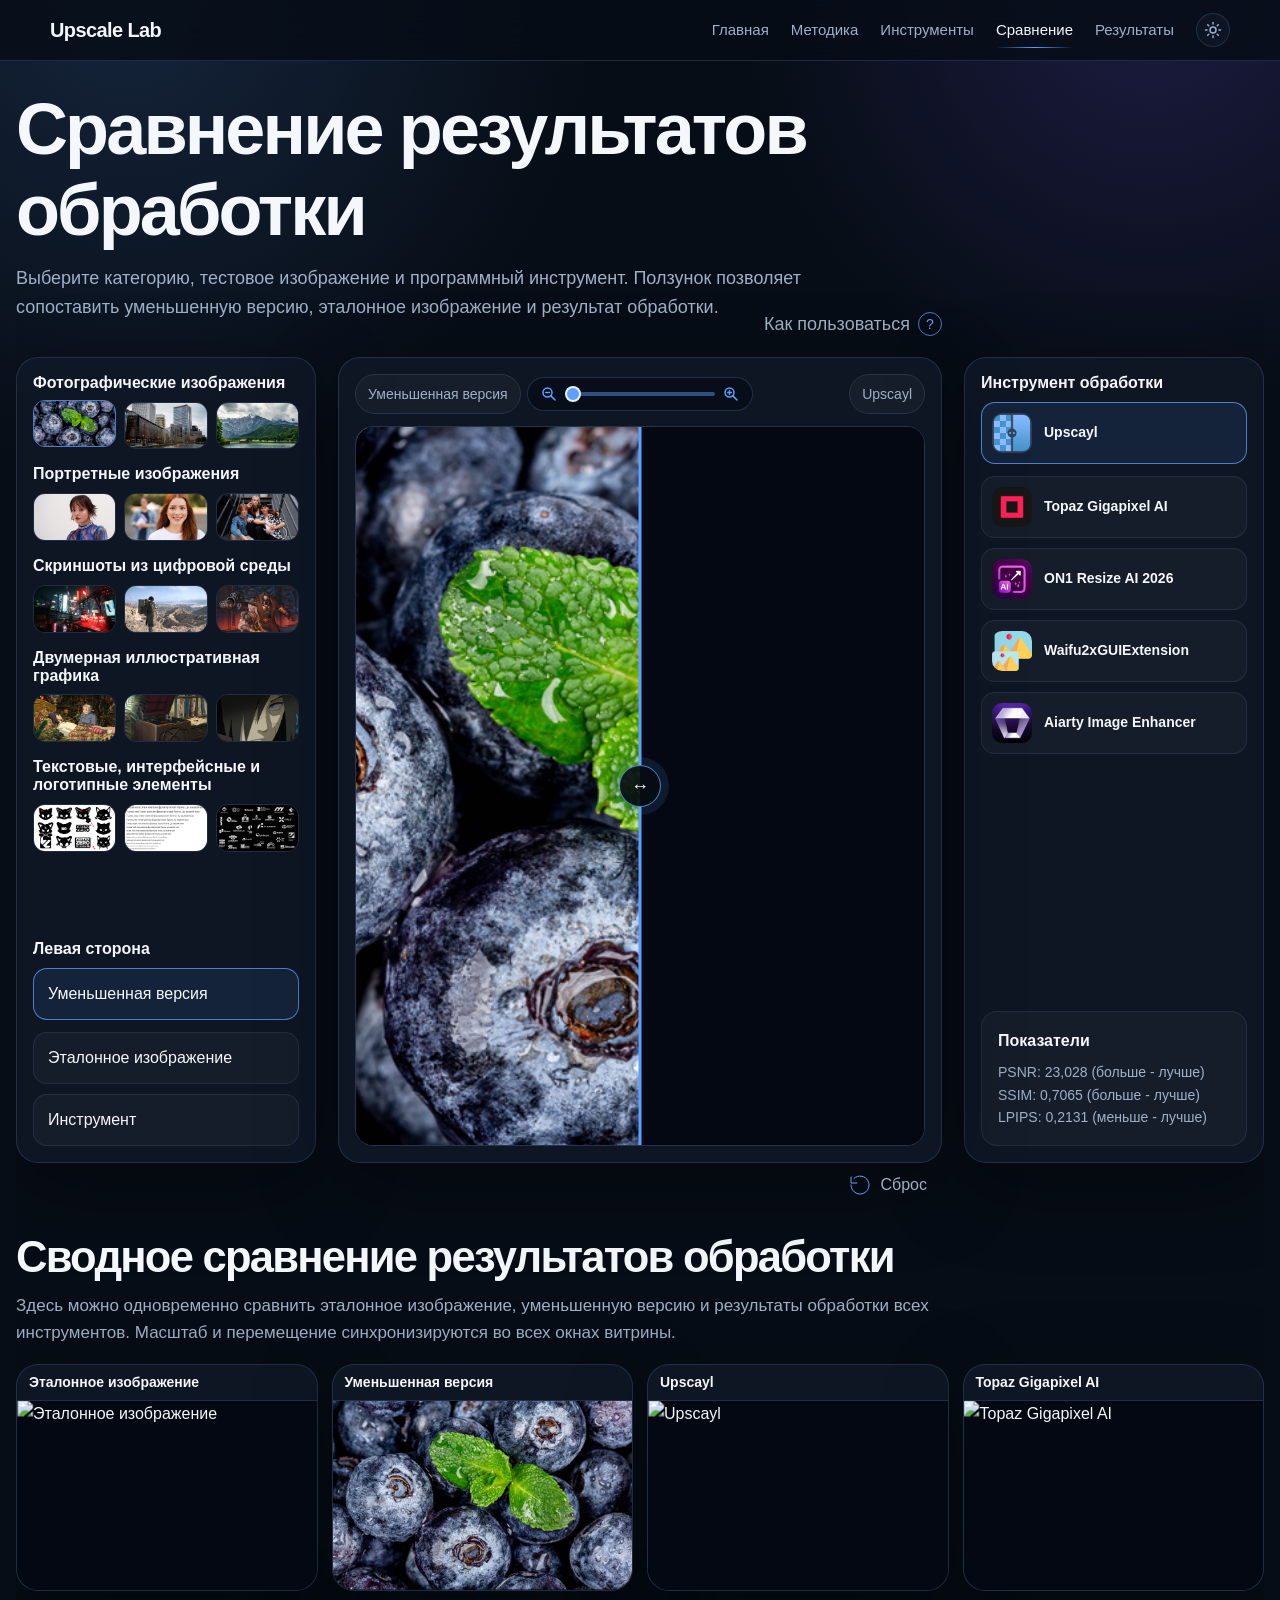
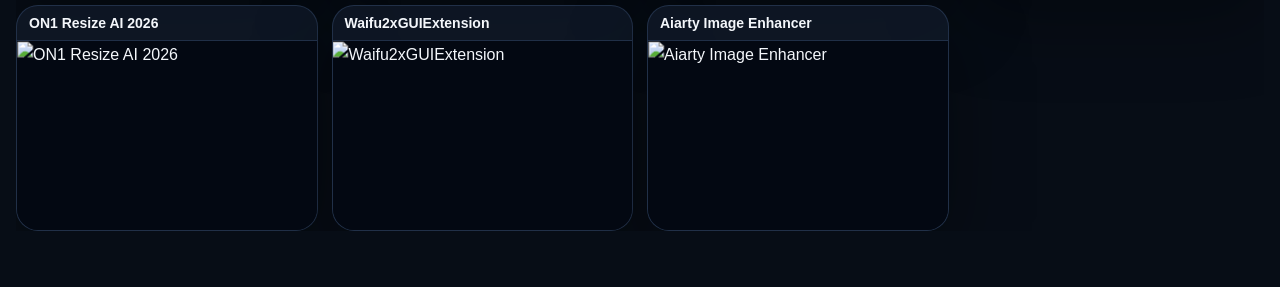
==== commit 9bda179d: "Update" ====
--- a/compare.html
+++ b/compare.html
@@ -16,6 +16,7 @@
       <a href="tools.html">Инструменты</a>
       <a href="compare.html" class="active">Сравнение</a>
       <a href="results.html">Результаты</a>
+      <button class="theme-toggle" type="button" aria-label="Переключить тему" data-theme-toggle></button>
     </nav>
   </div>
 </header>
@@ -128,5 +129,6 @@
 <script src="js/data.js"></script>
 <script src="js/metrics.js"></script>
 <script src="js/compare.js"></script>
+<script src="js/theme.js"></script>
 </body>
 </html>
--- a/css/style.css
+++ b/css/style.css
@@ -14,6 +14,20 @@
   --shadow: 0 24px 80px rgba(0, 0, 0, 0.35);
 }
 
+html[data-theme="light"] {
+  --bg: #f3f7fd;
+  --bg-2: #ffffff;
+  --panel: #ffffff;
+  --panel-2: #eef4fc;
+  --border: #cbd8ea;
+  --text: #101928;
+  --muted: #51647c;
+  --muted-2: #718197;
+  --accent: #2d7df0;
+  --accent-2: #6f5cf6;
+  --shadow: 0 22px 70px rgba(34, 62, 102, 0.13);
+}
+
 * {
   box-sizing: border-box;
 }
@@ -41,6 +55,13 @@
   line-height: 1.6;
 }
 
+html[data-theme="light"] body {
+  background:
+    radial-gradient(circle at 8% 0%, rgba(45, 125, 240, 0.16), transparent 32%) no-repeat,
+    radial-gradient(circle at 88% 0%, rgba(111, 92, 246, 0.13), transparent 28%) no-repeat,
+    var(--bg);
+}
+
 a {
   color: inherit;
   text-decoration: none;
@@ -132,6 +153,38 @@
 .nav a.active::after {
   opacity: 1;
   transform: scaleX(1);
+}
+
+.theme-toggle {
+  width: 34px;
+  height: 34px;
+  display: inline-grid;
+  place-items: center;
+  flex: 0 0 auto;
+  color: var(--muted);
+  background: rgba(16, 25, 40, 0.72);
+  border: 1px solid rgba(36, 52, 77, 0.9);
+  border-radius: 50%;
+  cursor: pointer;
+  transition: transform 0.2s ease, border-color 0.2s ease, background 0.2s ease, color 0.2s ease;
+}
+
+.theme-toggle:hover,
+.theme-toggle:focus-visible {
+  transform: translateY(-1px);
+  color: var(--text);
+  border-color: rgba(94, 160, 255, 0.75);
+  background: rgba(19, 31, 49, 0.92);
+}
+
+.theme-toggle svg {
+  width: 18px;
+  height: 18px;
+  fill: none;
+  stroke: currentColor;
+  stroke-width: 2;
+  stroke-linecap: round;
+  stroke-linejoin: round;
 }
 
 .hero {
@@ -753,6 +806,11 @@
 }
 
 @media (min-width: 981px) {
+  .compare-stage,
+  .tool-panel {
+    align-self: start;
+  }
+
   .compare-layout > .compare-panel:first-child {
     display: flex;
     flex-direction: column;
@@ -1146,6 +1204,122 @@
   margin-top: 0;
 }
 
+html[data-theme="light"] .site-header {
+  background: rgba(255, 255, 255, 0.82);
+  border-bottom-color: rgba(203, 216, 234, 0.9);
+}
+
+html[data-theme="light"] .hero-card,
+html[data-theme="light"] .card,
+html[data-theme="light"] .content-card,
+html[data-theme="light"] .compare-panel,
+html[data-theme="light"] .compare-stage,
+html[data-theme="light"] .tool-card,
+html[data-theme="light"] .overview-card {
+  background: rgba(255, 255, 255, 0.86);
+  border-color: rgba(203, 216, 234, 0.95);
+}
+
+html[data-theme="light"] .btn.secondary,
+html[data-theme="light"] .pipeline-item,
+html[data-theme="light"] .category-item,
+html[data-theme="light"] .info-box,
+html[data-theme="light"] .left-choice,
+html[data-theme="light"] .tool-choice,
+html[data-theme="light"] .compare-header span,
+html[data-theme="light"] .table-wrap {
+  background: rgba(255, 255, 255, 0.72);
+  border-color: rgba(203, 216, 234, 0.95);
+}
+
+html[data-theme="light"] .btn.primary {
+  background: linear-gradient(135deg, rgba(45, 125, 240, 0.18), rgba(111, 92, 246, 0.12));
+  border-color: rgba(45, 125, 240, 0.38);
+}
+
+html[data-theme="light"] a.card:hover,
+html[data-theme="light"] a.card:focus-visible,
+html[data-theme="light"] .tool-logo:hover,
+html[data-theme="light"] .tool-logo:focus-visible {
+  background: rgba(255, 255, 255, 0.96);
+}
+
+html[data-theme="light"] .theme-toggle {
+  background: rgba(255, 255, 255, 0.82);
+  border-color: rgba(45, 125, 240, 0.28);
+}
+
+html[data-theme="light"] .theme-toggle:hover,
+html[data-theme="light"] .theme-toggle:focus-visible {
+  background: #ffffff;
+}
+
+html[data-theme="light"] .help-bubble,
+html[data-theme="light"] .help-bubble::after {
+  background: rgba(255, 255, 255, 0.96);
+  border-color: rgba(203, 216, 234, 0.95);
+}
+
+html[data-theme="light"] .tool-logo {
+  background: rgba(255, 255, 255, 0.72);
+  border-color: rgba(203, 216, 234, 0.95);
+}
+
+html[data-theme="light"] .tool-card ul {
+  color: var(--muted);
+}
+
+html[data-theme="light"] .image-thumb {
+  border-color: rgba(203, 216, 234, 0.9);
+}
+
+html[data-theme="light"] .image-thumb:hover,
+html[data-theme="light"] .image-thumb:focus-visible,
+html[data-theme="light"] .image-thumb.active,
+html[data-theme="light"] .left-choice:hover,
+html[data-theme="light"] .left-choice:focus-visible,
+html[data-theme="light"] .left-choice.active,
+html[data-theme="light"] .tool-choice:hover,
+html[data-theme="light"] .tool-choice:focus-visible,
+html[data-theme="light"] .tool-choice.active {
+  background: rgba(45, 125, 240, 0.08);
+  border-color: rgba(45, 125, 240, 0.55);
+}
+
+html[data-theme="light"] select {
+  color: var(--text);
+  background: rgba(255, 255, 255, 0.9);
+}
+
+html[data-theme="light"] .zoom-control {
+  background: rgba(255, 255, 255, 0.78);
+  border-color: rgba(203, 216, 234, 0.95);
+}
+
+html[data-theme="light"] .image-compare,
+html[data-theme="light"] .overview-image,
+html[data-theme="light"] .compare-img,
+html[data-theme="light"] .image-thumb img {
+  background: #e7eef8;
+}
+
+html[data-theme="light"] .compare-handle span {
+  background: rgba(255, 255, 255, 0.92);
+}
+
+html[data-theme="light"] th {
+  background: rgba(45, 125, 240, 0.08);
+}
+
+html[data-theme="light"] td {
+  border-bottom-color: rgba(203, 216, 234, 0.86);
+}
+
+html[data-theme="light"] tbody tr:hover,
+html[data-theme="light"] .total-row td {
+  background: rgba(45, 125, 240, 0.07);
+}
+
 @media (max-width: 980px) {
   .hero-grid,
   .compare-topbar,
@@ -1229,16 +1403,26 @@
   .nav {
     width: 100%;
     display: grid;
-    grid-template-columns: repeat(5, max-content);
+    grid-template-columns: repeat(5, max-content) 28px;
     justify-content: space-between;
     flex-wrap: nowrap;
     gap: 0;
-    font-size: clamp(9px, 2.55vw, 10.5px);
+    font-size: clamp(8.5px, 2.35vw, 10px);
     white-space: nowrap;
   }
 
   .nav a {
     padding: 4px 0;
+  }
+
+  .theme-toggle {
+    width: 28px;
+    height: 28px;
+  }
+
+  .theme-toggle svg {
+    width: 15px;
+    height: 15px;
   }
 
   .compare-container {
@@ -1373,13 +1557,17 @@
     font-size: 32px;
   }
 
+  .overview-card {
+    align-self: start;
+  }
+
   .overview-card h3 {
-    min-height: 42px;
-    display: flex;
-    align-items: center;
+    min-height: 0;
+    display: block;
   }
 
   .overview-image {
+    flex: none;
     min-height: 180px;
   }
 }
